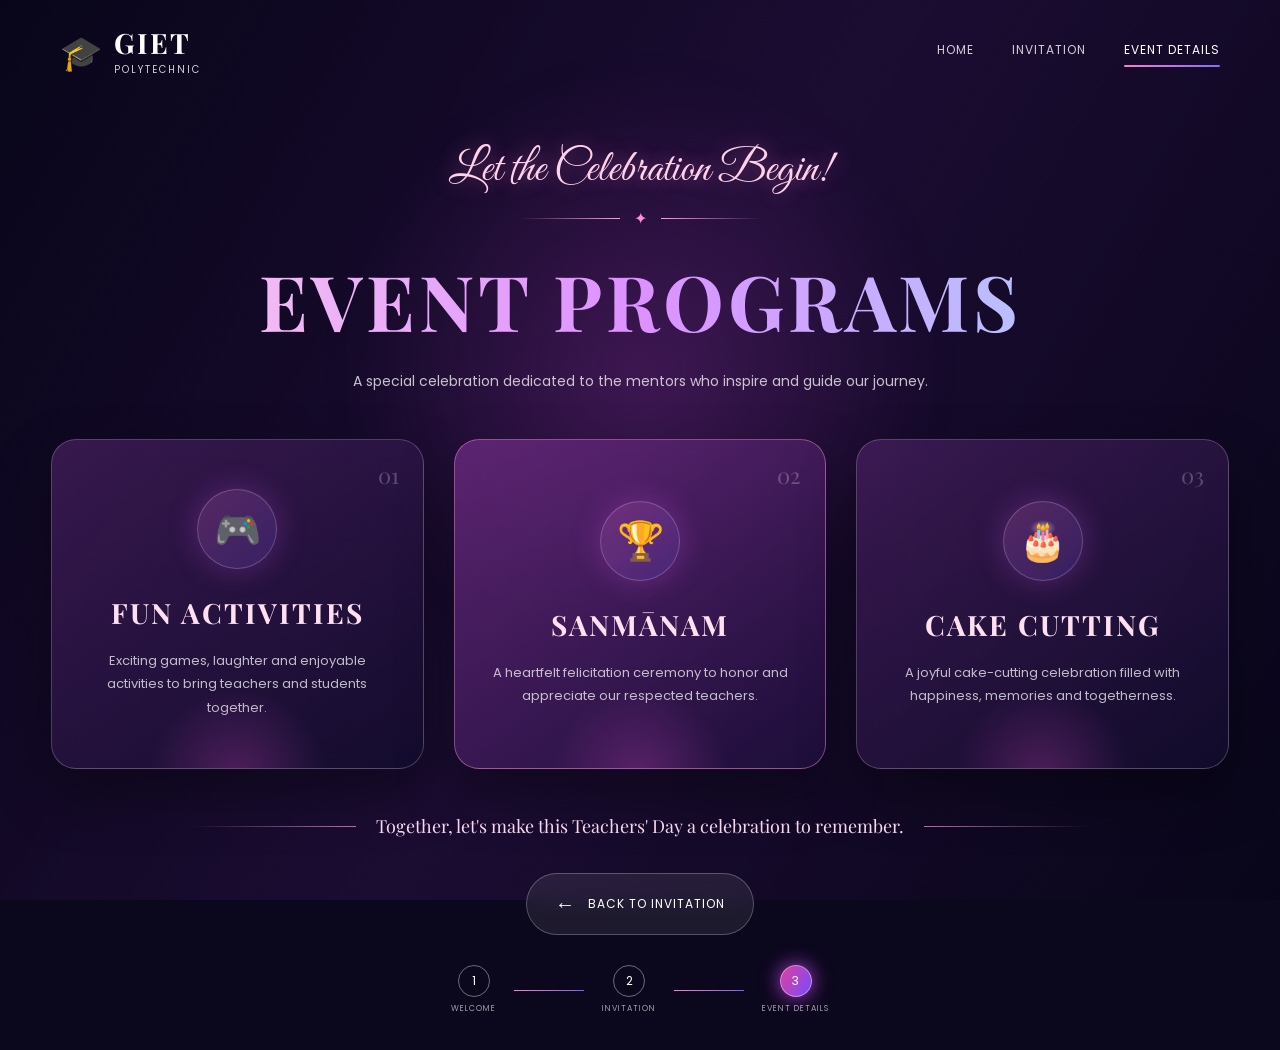
==== event-details/index.html @ 440911f7 "new code" ====
<!DOCTYPE html>
<html lang="en">

<head>

    <meta charset="UTF-8">

    <meta name="viewport" content="width=device-width, initial-scale=1.0">

    <meta name="description"
        content="Teachers' Day Event Programs - GIET Polytechnic">

    <title>Event Details | Teachers' Day | GIET Polytechnic</title>


    <!-- Google Fonts -->

    <link rel="preconnect" href="https://fonts.googleapis.com">

    <link rel="preconnect"
        href="https://fonts.gstatic.com"
        crossorigin>


    <link
        href="https://fonts.googleapis.com/css2?family=Great+Vibes&family=Playfair+Display:wght@400;500;600;700;800&family=Poppins:wght@300;400;500;600;700&display=swap"
        rel="stylesheet">


    <!-- CSS -->

    <link rel="stylesheet"
        href="../assets/css/event-details.css">

</head>


<body>


    <main class="events-page">


        <!-- =====================
             BACKGROUND OVERLAY
        ====================== -->

        <div class="background-glow"></div>


        <!-- =====================
             NAVBAR
        ====================== -->

        <nav class="navbar">


            <a href="../index.html"
                class="brand">


                <div class="brand-icon">

                    🎓

                </div>


                <div class="brand-text">

                    <h2>GIET</h2>

                    <span>POLYTECHNIC</span>

                </div>


            </a>



            <div class="nav-links">


                <a href="../index.html">

                    HOME

                </a>


                <a href="../invitation/index.html">

                    INVITATION

                </a>


                <a href="index.html"
                    class="active">

                    EVENT DETAILS

                </a>


            </div>


        </nav>



        <!-- =====================
             HEADER
        ====================== -->

        <section class="events-header">


            <p class="script-title">

                Let the Celebration Begin!

            </p>


            <div class="header-line">

                <span></span>

                ✦

                <span></span>

            </div>


            <h1>

                EVENT PROGRAMS

            </h1>


            <p>

                A special celebration dedicated to the mentors
                who inspire and guide our journey.

            </p>


        </section>



        <!-- =====================
             EVENT TIMELINE
        ====================== -->

        <section class="events-container">


            <!-- EVENT 1 -->

            <article class="event-card">


                <div class="event-number">

                    01

                </div>


                <div class="event-icon">

                    🎮

                </div>


                <h2>

                    FUN ACTIVITIES

                </h2>


                <p>

                    Exciting games, laughter and enjoyable activities
                    to bring teachers and students together.

                </p>


                <div class="card-glow"></div>


            </article>



            <!-- EVENT 2 -->

            <article class="event-card featured">


                <div class="event-number">

                    02

                </div>


                <div class="event-icon">

                    🏆

                </div>


                <h2>

                    SANMĀNAM

                </h2>


                <p>

                    A heartfelt felicitation ceremony to honor
                    and appreciate our respected teachers.

                </p>


                <div class="card-glow"></div>


            </article>



            <!-- EVENT 3 -->

            <article class="event-card">


                <div class="event-number">

                    03

                </div>


                <div class="event-icon">

                    🎂

                </div>


                <h2>

                    CAKE CUTTING

                </h2>


                <p>

                    A joyful cake-cutting celebration filled with
                    happiness, memories and togetherness.

                </p>


                <div class="card-glow"></div>


            </article>


        </section>



        <!-- =====================
             FOOTER MESSAGE
        ====================== -->

        <section class="celebration-message">


            <div class="message-line"></div>


            <p>

                Together, let's make this Teachers' Day
                a celebration to remember.

            </p>


            <div class="message-line"></div>


        </section>



        <!-- =====================
             BACK BUTTON
        ====================== -->

        <div class="back-section">


            <a href="../invitation/index.html"
                class="back-btn">

                <span>

                    ←

                </span>

                BACK TO INVITATION

            </a>


        </div>



        <!-- =====================
             PAGE PROGRESS
        ====================== -->

        <div class="page-progress">


            <div>

                <span>1</span>

                <small>WELCOME</small>

            </div>


            <div class="progress-line active"></div>


            <div>

                <span>2</span>

                <small>INVITATION</small>

            </div>


            <div class="progress-line active"></div>


            <div class="current">

                <span>3</span>

                <small>EVENT DETAILS</small>

            </div>


        </div>


    </main>


    <script src="../assets/js/main.js"></script>


</body>

</html>
---- assets/css/event-details.css ----
/* ========================================
   RESET
======================================== */

* {
    margin: 0;
    padding: 0;
    box-sizing: border-box;
}


html {
    scroll-behavior: smooth;
}


body {

    font-family: "Poppins", sans-serif;

    background: #0b071d;

    color: white;

    overflow-x: hidden;

}


/* ========================================
   MAIN PAGE
======================================== */

.events-page {

    min-height: 100vh;

    position: relative;

    overflow: hidden;

    padding-bottom: 35px;


    background-image:

        linear-gradient(
            120deg,
            rgba(8, 5, 25, 0.88),
            rgba(35, 15, 60, 0.68),
            rgba(8, 5, 25, 0.88)
        ),

        url("../images/event-details-bg.png");


    background-size: cover;

    background-position: center;

    background-attachment: fixed;

}


/* ========================================
   BACKGROUND GLOW
======================================== */

.background-glow {

    position: absolute;

    width: 600px;

    height: 600px;

    left: 50%;

    top: 35%;

    transform: translate(-50%, -50%);

    background:

        radial-gradient(
            circle,
            rgba(210, 70, 220, 0.2),
            transparent 70%
        );

    filter: blur(25px);

    pointer-events: none;

}


/* ========================================
   NAVBAR
======================================== */

.navbar {

    position: relative;

    z-index: 10;

    width: 100%;

    display: flex;

    align-items: center;

    justify-content: space-between;

    padding: 28px 60px;

}


.brand {

    display: flex;

    align-items: center;

    gap: 12px;

    text-decoration: none;

    color: white;

}


.brand-icon {

    font-size: 34px;

}


.brand-text h2 {

    font-family: "Playfair Display", serif;

    font-size: 28px;

    letter-spacing: 2px;

    line-height: 1;

}


.brand-text span {

    display: block;

    margin-top: 5px;

    font-size: 10px;

    letter-spacing: 2px;

    color: rgba(255,255,255,0.8);

}


/* NAV LINKS */

.nav-links {

    display: flex;

    gap: 38px;

}


.nav-links a {

    position: relative;

    text-decoration: none;

    color: rgba(255,255,255,0.8);

    font-size: 12px;

    letter-spacing: 1px;

    padding-bottom: 8px;

    transition: 0.3s;

}


.nav-links a::after {

    content: "";

    position: absolute;

    left: 0;

    bottom: 0;

    width: 0;

    height: 2px;

    border-radius: 10px;

    background:

        linear-gradient(
            90deg,
            #ff7ec7,
            #806cff
        );

    transition: 0.35s;

}


.nav-links a:hover,

.nav-links a.active {

    color: white;

}


.nav-links a:hover::after,

.nav-links a.active::after {

    width: 100%;

}


/* ========================================
   HEADER
======================================== */

.events-header {

    position: relative;

    z-index: 5;

    text-align: center;

    padding:

        35px
        20px
        30px;

}


.script-title {

    font-family: "Great Vibes", cursive;

    font-size: 45px;

    color: #ffd1eb;

    text-shadow:

        0 0 20px
        rgba(255,130,210,0.45);

}


.header-line {

    display: flex;

    align-items: center;

    justify-content: center;

    gap: 14px;

    color: #ff91d1;

    margin:

        8px
        0
        18px;

}


.header-line span {

    width: 100px;

    height: 1px;

    background:

        linear-gradient(
            90deg,
            transparent,
            #ff9fd7
        );

}


.header-line span:last-child {

    background:

        linear-gradient(
            90deg,
            #ff9fd7,
            transparent
        );

}


.events-header h1 {

    font-family: "Playfair Display", serif;

    font-size:

        clamp(42px, 6vw, 80px);

    letter-spacing: 4px;

    background:

        linear-gradient(
            90deg,
            #ffd5ed,
            #dc91ff,
            #a5dcff
        );

    -webkit-background-clip: text;

    color: transparent;

}


.events-header > p:last-child {

    max-width: 650px;

    margin:

        18px
        auto
        0;

    font-size: 14px;

    line-height: 1.8;

    color: rgba(255,255,255,0.75);

}


/* ========================================
   EVENT CARDS
======================================== */

.events-container {

    position: relative;

    z-index: 5;

    width: min(1200px, 92%);

    margin:

        15px
        auto
        45px;

    display: grid;

    grid-template-columns:

        repeat(3, 1fr);

    gap: 30px;

}


/* EVENT CARD */

.event-card {

    position: relative;

    overflow: hidden;

    min-height: 330px;

    padding:

        35px
        30px;

    border-radius: 25px;

    text-align: center;

    display: flex;

    flex-direction: column;

    align-items: center;

    justify-content: center;


    background:

        linear-gradient(
            145deg,
            rgba(80, 35, 105, 0.62),
            rgba(18, 12, 45, 0.82)
        );


    border:

        1px solid
        rgba(255,255,255,0.22);


    backdrop-filter:

        blur(14px);


    box-shadow:

        0 25px 55px
        rgba(0,0,0,0.35);


    transition:

        transform 0.4s ease,
        border 0.4s ease,
        box-shadow 0.4s ease;


    animation:

        cardFloat
        5s ease-in-out
        infinite;

}


/* DIFFERENT FLOAT TIMING */

.event-card:nth-child(2) {

    animation-delay: 0.6s;

}


.event-card:nth-child(3) {

    animation-delay: 1.2s;

}


/* HOVER */

.event-card:hover {

    transform:

        translateY(-14px)
        scale(1.02);


    border:

        1px solid
        rgba(255,150,220,0.65);


    box-shadow:

        0 35px 70px
        rgba(0,0,0,0.5),

        0 0 35px
        rgba(230,90,255,0.35);

}


/* FEATURED CARD */

.event-card.featured {

    border:

        1px solid
        rgba(255,150,220,0.45);


    background:

        linear-gradient(
            145deg,
            rgba(115,45,135,0.72),
            rgba(30,15,60,0.85)
        );


}


/* EVENT NUMBER */

.event-number {

    position: absolute;

    top: 20px;

    right: 24px;

    font-family: "Playfair Display", serif;

    font-size: 22px;

    color:

        rgba(255,255,255,0.25);

}


/* ICON */

.event-icon {

    width: 80px;

    height: 80px;

    display: flex;

    align-items: center;

    justify-content: center;

    border-radius: 50%;

    font-size: 38px;

    margin-bottom: 25px;


    background:

        linear-gradient(
            135deg,
            rgba(255,120,210,0.2),
            rgba(120,90,255,0.2)
        );


    border:

        1px solid
        rgba(255,255,255,0.2);


    box-shadow:

        0 0 30px
        rgba(230,90,255,0.25);

}


/* EVENT TITLE */

.event-card h2 {

    font-family: "Playfair Display", serif;

    font-size: 28px;

    letter-spacing: 2px;

    color: #ffe0f1;

}


/* EVENT DESCRIPTION */

.event-card p {

    margin-top: 18px;

    max-width: 300px;

    font-size: 13px;

    line-height: 1.8;

    color:

        rgba(255,255,255,0.72);

}


/* CARD GLOW */

.card-glow {

    position: absolute;

    width: 180px;

    height: 180px;

    bottom: -100px;

    left: 50%;

    transform: translateX(-50%);

    border-radius: 50%;

    background:

        radial-gradient(
            circle,
            rgba(230,80,210,0.25),
            transparent 70%
        );

    pointer-events: none;

}


/* ========================================
   CELEBRATION MESSAGE
======================================== */

.celebration-message {

    position: relative;

    z-index: 5;

    display: flex;

    align-items: center;

    justify-content: center;

    gap: 20px;

    width: min(900px, 90%);

    margin:

        0
        auto
        35px;

}


.message-line {

    flex: 1;

    height: 1px;

    background:

        linear-gradient(
            90deg,
            transparent,
            rgba(255,150,220,0.7)
        );

}


.message-line:last-child {

    background:

        linear-gradient(
            90deg,
            rgba(255,150,220,0.7),
            transparent
        );

}


.celebration-message p {

    font-family: "Playfair Display", serif;

    font-size: 18px;

    text-align: center;

    color: #f8d8ee;

}


/* ========================================
   BACK BUTTON
======================================== */

.back-section {

    position: relative;

    z-index: 5;

    display: flex;

    justify-content: center;

}


.back-btn {

    display: inline-flex;

    align-items: center;

    gap: 12px;

    padding:

        15px
        28px;

    border-radius: 50px;

    text-decoration: none;

    color: white;

    font-size: 12px;

    letter-spacing: 1px;

    background:

        rgba(255,255,255,0.08);

    border:

        1px solid
        rgba(255,255,255,0.25);

    backdrop-filter:

        blur(10px);

    transition: 0.35s;

}


.back-btn span {

    font-size: 20px;

    transition: 0.3s;

}


.back-btn:hover {

    background:

        linear-gradient(
            100deg,
            #c8378d,
            #744cff
        );


    transform:

        translateY(-5px);


    box-shadow:

        0 12px 30px
        rgba(200,70,220,0.4);

}


.back-btn:hover span {

    transform:

        translateX(-6px);

}


/* ========================================
   PAGE PROGRESS
======================================== */

.page-progress {

    position: relative;

    z-index: 5;

    display: flex;

    align-items: center;

    justify-content: center;

    gap: 18px;

    margin-top: 30px;

}


.page-progress > div:not(.progress-line) {

    display: flex;

    flex-direction: column;

    align-items: center;

}


.page-progress span {

    width: 32px;

    height: 32px;

    border-radius: 50%;

    display: flex;

    align-items: center;

    justify-content: center;

    border:

        1px solid
        rgba(255,255,255,0.4);

    font-size: 12px;

}


.page-progress small {

    margin-top: 6px;

    font-size: 8px;

    letter-spacing: 1px;

    color:

        rgba(255,255,255,0.6);

}


.page-progress .current span {

    background:

        linear-gradient(
            120deg,
            #e23f9c,
            #744cff
        );

    box-shadow:

        0 0 20px
        rgba(220,80,255,0.8);

}


.progress-line {

    width: 70px;

    height: 1px;

    background:

        rgba(255,255,255,0.3);

}


.progress-line.active {

    background:

        linear-gradient(
            90deg,
            #ff7cc5,
            #7d5cff
        );

}


/* ========================================
   ANIMATIONS
======================================== */

@keyframes cardFloat {

    0%,
    100% {

        transform:
            translateY(0);

    }


    50% {

        transform:
            translateY(-12px);

    }

}


/* ========================================
   RESPONSIVE
======================================== */

@media (max-width: 900px) {

    .navbar {

        padding:

            20px
            30px;

    }


    .events-container {

        grid-template-columns:

            repeat(2, 1fr);

    }


    .event-card.featured {

        grid-column:

            span 2;

    }

}


@media (max-width: 650px) {

    .navbar {

        flex-direction: column;

        gap: 18px;

        padding:

            20px;

    }


    .nav-links {

        gap: 15px;

    }


    .nav-links a {

        font-size: 9px;

    }


    .events-container {

        grid-template-columns:

            1fr;

        gap: 22px;

    }


    .event-card.featured {

        grid-column:

            auto;

    }


    .event-card {

        min-height: 280px;

    }


    .script-title {

        font-size: 38px;

    }


    .celebration-message {

        gap: 10px;

    }


    .celebration-message p {

        font-size: 14px;

    }


    .page-progress {

        gap: 8px;

    }


    .progress-line {

        width: 30px;

    }


    .page-progress small {

        font-size: 6px;

    }

}
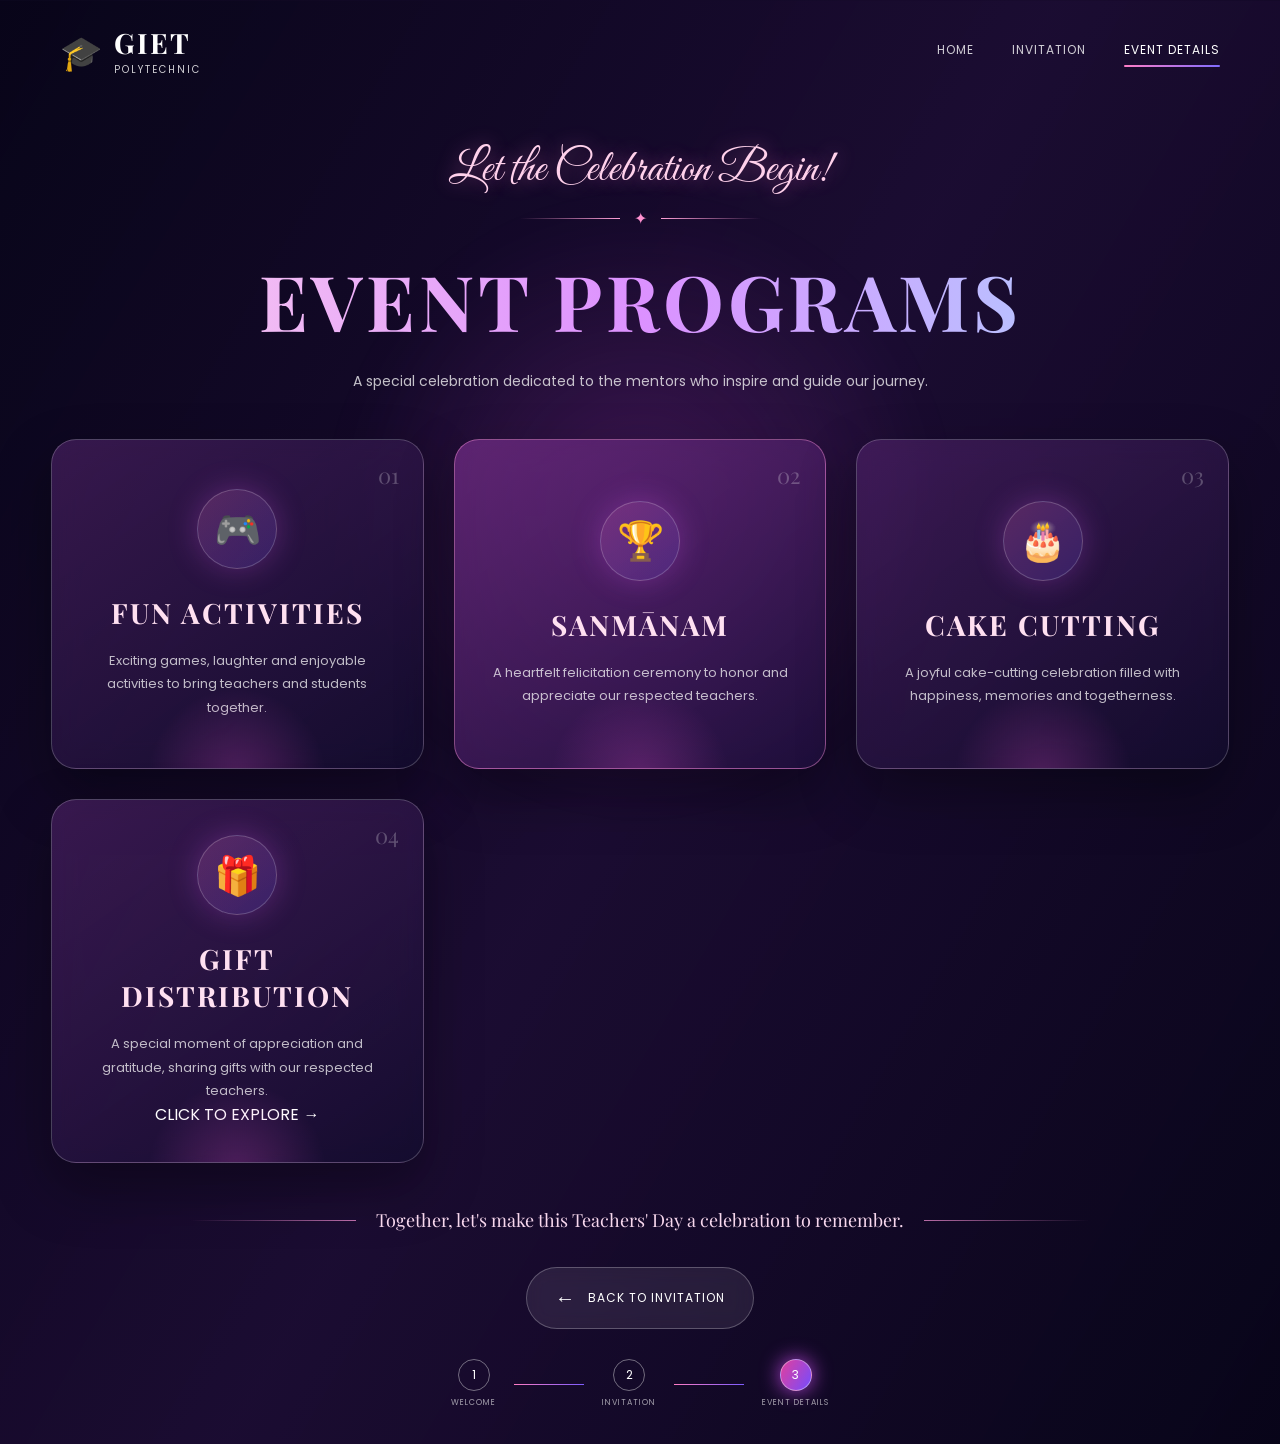
==== commit babf293e: "Add gift distribution event card Added a new event card for gift distribution with details." ====
--- a/event-details/index.html
+++ b/event-details/index.html
@@ -283,7 +283,36 @@
 
             </article>
 
-
+<!-- EVENT 04 -->
+
+<article class="event-card clickable-card"
+    data-modal="giftModal">
+
+    <div class="event-number">
+        04
+    </div>
+
+    <div class="event-icon">
+        🎁
+    </div>
+
+    <h2>
+        GIFT DISTRIBUTION
+    </h2>
+
+    <p>
+        A special moment of appreciation and gratitude,
+        sharing gifts with our respected teachers.
+    </p>
+
+    <div class="click-hint">
+        CLICK TO EXPLORE →
+    </div>
+
+    <div class="card-glow"></div>
+
+</article>
+            
         </section>
 
 
@@ -389,4 +418,4 @@
 
 </body>
 
-</html>+</html>
--- a/assets/css/event-details.css
+++ b/assets/css/event-details.css
@@ -1120,4 +1120,352 @@
 
     }
 
+}
+
+/* =========================================
+   PROFESSIONAL PAGE TRANSITIONS
+========================================= */
+
+/* PAGE ENTER */
+
+body {
+    animation: pageEnter 0.7s ease forwards;
+}
+
+@keyframes pageEnter {
+
+    from {
+        opacity: 0;
+        transform: scale(1.015);
+    }
+
+    to {
+        opacity: 1;
+        transform: scale(1);
+    }
+
+}
+
+
+/* PAGE EXIT */
+
+body.page-exit {
+    animation: pageExit 0.45s ease forwards;
+}
+
+@keyframes pageExit {
+
+    from {
+        opacity: 1;
+        transform: scale(1);
+    }
+
+    to {
+        opacity: 0;
+        transform: scale(0.985);
+    }
+
+}
+
+
+/* =========================================
+   LOADING SCREEN
+========================================= */
+
+.page-loader {
+
+    position: fixed;
+
+    inset: 0;
+
+    z-index: 99999;
+
+    display: flex;
+
+    align-items: center;
+
+    justify-content: center;
+
+    background:
+
+        radial-gradient(
+            circle at center,
+            #2a1045,
+            #10061f 65%,
+            #07030e
+        );
+
+    transition:
+        opacity 0.7s ease,
+        visibility 0.7s ease;
+
+}
+
+
+.loader-hidden {
+
+    opacity: 0;
+
+    visibility: hidden;
+
+    pointer-events: none;
+
+}
+
+
+.loader-content {
+
+    text-align: center;
+
+    animation:
+        loaderAppear 0.8s ease;
+
+}
+
+
+.loader-icon {
+
+    font-size: 55px;
+
+    margin-bottom: 15px;
+
+    animation:
+        loaderFloat 2s ease-in-out infinite;
+
+}
+
+
+.loader-content h2 {
+
+    font-family:
+        "Playfair Display",
+        serif;
+
+    font-size: 32px;
+
+    letter-spacing: 2px;
+
+    color: #ffe0f1;
+
+}
+
+
+.loader-content p {
+
+    margin-top: 8px;
+
+    font-family:
+        "Great Vibes",
+        cursive;
+
+    font-size: 28px;
+
+    color: #ff9ed7;
+
+}
+
+
+/* LOADING LINE */
+
+.loader-line {
+
+    width: 240px;
+
+    height: 3px;
+
+    margin: 25px auto 0;
+
+    overflow: hidden;
+
+    border-radius: 10px;
+
+    background:
+        rgba(255,255,255,0.12);
+
+}
+
+
+.loader-line span {
+
+    display: block;
+
+    width: 40%;
+
+    height: 100%;
+
+    border-radius: inherit;
+
+    background:
+
+        linear-gradient(
+            90deg,
+            #ff5fb7,
+            #b75cff,
+            #69cfff
+        );
+
+    animation:
+        loadingMove 1.3s ease-in-out infinite;
+
+}
+
+
+/* =========================================
+   LOADER ANIMATIONS
+========================================= */
+
+@keyframes loaderFloat {
+
+    0%,
+    100% {
+        transform: translateY(0);
+    }
+
+    50% {
+        transform: translateY(-12px);
+    }
+
+}
+
+
+@keyframes loaderAppear {
+
+    from {
+        opacity: 0;
+        transform: translateY(25px);
+    }
+
+    to {
+        opacity: 1;
+        transform: translateY(0);
+    }
+
+}
+
+
+@keyframes loadingMove {
+
+    0% {
+        transform: translateX(-100%);
+    }
+
+    100% {
+        transform: translateX(350%);
+    }
+
+}
+
+/* SANMANAM AND GIFT POPUPS */
+
+.modal-big-icon {
+
+    font-size: 65px;
+
+    margin-bottom: 10px;
+
+    animation: iconFloat 2s ease-in-out infinite;
+
+}
+
+
+.special-details {
+
+    display: grid;
+
+    grid-template-columns: repeat(3, 1fr);
+
+    gap: 18px;
+
+    margin-top: 35px;
+
+}
+
+
+.detail-item {
+
+    padding: 25px 18px;
+
+    border-radius: 20px;
+
+    background: rgba(255, 255, 255, 0.08);
+
+    border: 1px solid rgba(255, 255, 255, 0.15);
+
+    transition: 0.3s ease;
+
+}
+
+
+.detail-item:hover {
+
+    transform: translateY(-8px);
+
+    background: rgba(220, 80, 180, 0.18);
+
+    box-shadow: 0 15px 30px rgba(0, 0, 0, 0.25);
+
+}
+
+
+.detail-item span {
+
+    display: block;
+
+    font-size: 35px;
+
+    margin-bottom: 12px;
+
+}
+
+
+.detail-item h3 {
+
+    font-family: "Playfair Display", serif;
+
+    font-size: 18px;
+
+    color: #ffd7ed;
+
+    margin-bottom: 10px;
+
+}
+
+
+.detail-item p {
+
+    font-size: 13px;
+
+    line-height: 1.6;
+
+    color: rgba(255, 255, 255, 0.7);
+
+}
+
+
+@keyframes iconFloat {
+
+    0%,
+    100% {
+
+        transform: translateY(0);
+
+    }
+
+    50% {
+
+        transform: translateY(-8px);
+
+    }
+
+}
+
+
+@media (max-width: 650px) {
+
+    .special-details {
+
+        grid-template-columns: 1fr;
+
+    }
+
 }
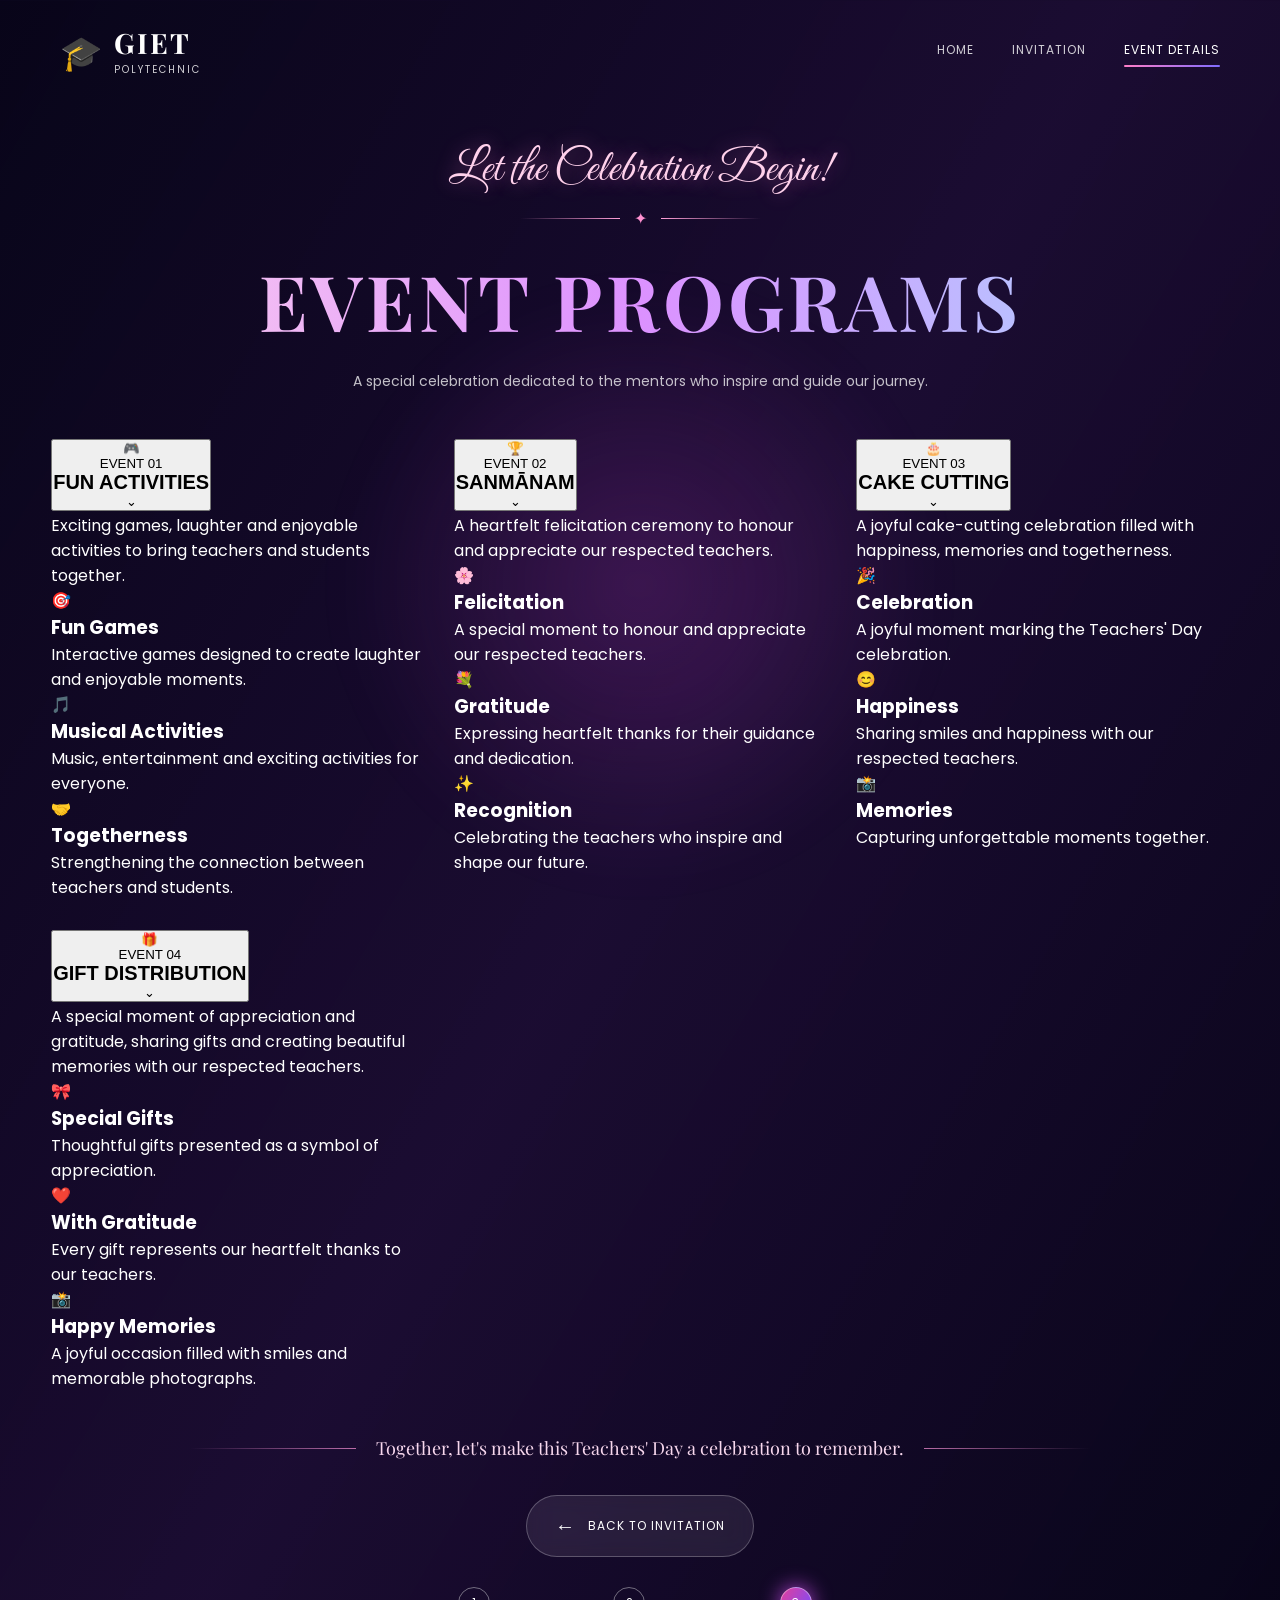
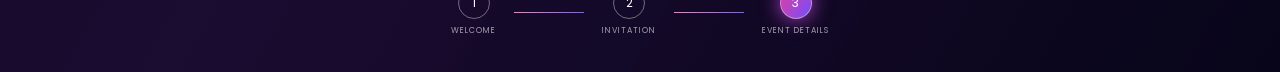
==== commit aacc4d5a: "Update event details and structure in HTML" ====
--- a/event-details/index.html
+++ b/event-details/index.html
@@ -155,166 +155,358 @@
 
 
 
-        <!-- =====================
-             EVENT TIMELINE
-        ====================== -->
-
-        <section class="events-container">
-
-
-            <!-- EVENT 1 -->
-
-            <article class="event-card">
-
-
-                <div class="event-number">
-
-                    01
-
-                </div>
-
-
-                <div class="event-icon">
-
-                    🎮
-
-                </div>
-
-
-                <h2>
-
-                    FUN ACTIVITIES
-
-                </h2>
-
-
-                <p>
-
-                    Exciting games, laughter and enjoyable activities
-                    to bring teachers and students together.
-
-                </p>
-
-
-                <div class="card-glow"></div>
-
-
-            </article>
-
-
-
-            <!-- EVENT 2 -->
-
-            <article class="event-card featured">
-
-
-                <div class="event-number">
-
-                    02
-
-                </div>
-
-
-                <div class="event-icon">
-
-                    🏆
-
-                </div>
-
-
-                <h2>
-
-                    SANMĀNAM
-
-                </h2>
-
-
-                <p>
-
-                    A heartfelt felicitation ceremony to honor
-                    and appreciate our respected teachers.
-
-                </p>
-
-
-                <div class="card-glow"></div>
-
-
-            </article>
-
-
-
-            <!-- EVENT 3 -->
-
-            <article class="event-card">
-
-
-                <div class="event-number">
-
-                    03
-
-                </div>
-
-
-                <div class="event-icon">
-
-                    🎂
-
-                </div>
-
-
-                <h2>
-
-                    CAKE CUTTING
-
-                </h2>
-
-
-                <p>
-
-                    A joyful cake-cutting celebration filled with
-                    happiness, memories and togetherness.
-
-                </p>
-
-
-                <div class="card-glow"></div>
-
-
-            </article>
-
-<!-- EVENT 04 -->
-
-<article class="event-card clickable-card"
-    data-modal="giftModal">
-
-    <div class="event-number">
-        04
+<!-- =====================
+     EVENT PROGRAMS
+===================== -->
+
+<section class="events-container accordion-events">
+
+    <!-- EVENT 1 -->
+
+    <div class="event-accordion">
+
+        <button class="event-trigger">
+
+            <div class="event-trigger-left">
+
+                <span class="event-icon-small">🎮</span>
+
+                <div>
+
+                    <span class="event-number-small">EVENT 01</span>
+
+                    <h2>FUN ACTIVITIES</h2>
+
+                </div>
+
+            </div>
+
+            <span class="accordion-arrow">⌄</span>
+
+        </button>
+
+
+        <div class="event-content">
+
+            <p>
+
+                Exciting games, laughter and enjoyable activities
+                to bring teachers and students together.
+
+            </p>
+
+
+            <div class="event-details-grid">
+
+                <div>
+
+                    🎯
+
+                    <h3>Fun Games</h3>
+
+                    <p>
+                        Interactive games designed to create laughter
+                        and enjoyable moments.
+                    </p>
+
+                </div>
+
+
+                <div>
+
+                    🎵
+
+                    <h3>Musical Activities</h3>
+
+                    <p>
+                        Music, entertainment and exciting activities
+                        for everyone.
+                    </p>
+
+                </div>
+
+
+                <div>
+
+                    🤝
+
+                    <h3>Togetherness</h3>
+
+                    <p>
+                        Strengthening the connection between
+                        teachers and students.
+                    </p>
+
+                </div>
+
+            </div>
+
+        </div>
+
     </div>
 
-    <div class="event-icon">
-        🎁
+
+
+    <!-- EVENT 2 -->
+
+    <div class="event-accordion">
+
+        <button class="event-trigger">
+
+            <div class="event-trigger-left">
+
+                <span class="event-icon-small">🏆</span>
+
+                <div>
+
+                    <span class="event-number-small">EVENT 02</span>
+
+                    <h2>SANMĀNAM</h2>
+
+                </div>
+
+            </div>
+
+            <span class="accordion-arrow">⌄</span>
+
+        </button>
+
+
+        <div class="event-content">
+
+            <p>
+
+                A heartfelt felicitation ceremony to honour
+                and appreciate our respected teachers.
+
+            </p>
+
+
+            <div class="event-details-grid">
+
+                <div>
+
+                    🌸
+
+                    <h3>Felicitation</h3>
+
+                    <p>
+                        A special moment to honour and appreciate
+                        our respected teachers.
+                    </p>
+
+                </div>
+
+
+                <div>
+
+                    💐
+
+                    <h3>Gratitude</h3>
+
+                    <p>
+                        Expressing heartfelt thanks for their
+                        guidance and dedication.
+                    </p>
+
+                </div>
+
+
+                <div>
+
+                    ✨
+
+                    <h3>Recognition</h3>
+
+                    <p>
+                        Celebrating the teachers who inspire
+                        and shape our future.
+                    </p>
+
+                </div>
+
+            </div>
+
+        </div>
+
     </div>
 
-    <h2>
-        GIFT DISTRIBUTION
-    </h2>
-
-    <p>
-        A special moment of appreciation and gratitude,
-        sharing gifts with our respected teachers.
-    </p>
-
-    <div class="click-hint">
-        CLICK TO EXPLORE →
+
+
+    <!-- EVENT 3 -->
+
+    <div class="event-accordion">
+
+        <button class="event-trigger">
+
+            <div class="event-trigger-left">
+
+                <span class="event-icon-small">🎂</span>
+
+                <div>
+
+                    <span class="event-number-small">EVENT 03</span>
+
+                    <h2>CAKE CUTTING</h2>
+
+                </div>
+
+            </div>
+
+            <span class="accordion-arrow">⌄</span>
+
+        </button>
+
+
+        <div class="event-content">
+
+            <p>
+
+                A joyful cake-cutting celebration filled with
+                happiness, memories and togetherness.
+
+            </p>
+
+
+            <div class="event-details-grid">
+
+                <div>
+
+                    🎉
+
+                    <h3>Celebration</h3>
+
+                    <p>
+                        A joyful moment marking the Teachers'
+                        Day celebration.
+                    </p>
+
+                </div>
+
+
+                <div>
+
+                    😊
+
+                    <h3>Happiness</h3>
+
+                    <p>
+                        Sharing smiles and happiness with
+                        our respected teachers.
+                    </p>
+
+                </div>
+
+
+                <div>
+
+                    📸
+
+                    <h3>Memories</h3>
+
+                    <p>
+                        Capturing unforgettable moments
+                        together.
+                    </p>
+
+                </div>
+
+            </div>
+
+        </div>
+
     </div>
 
-    <div class="card-glow"></div>
-
-</article>
-            
-        </section>
-
+
+
+    <!-- EVENT 4 -->
+
+    <div class="event-accordion">
+
+        <button class="event-trigger">
+
+            <div class="event-trigger-left">
+
+                <span class="event-icon-small">🎁</span>
+
+                <div>
+
+                    <span class="event-number-small">EVENT 04</span>
+
+                    <h2>GIFT DISTRIBUTION</h2>
+
+                </div>
+
+            </div>
+
+            <span class="accordion-arrow">⌄</span>
+
+        </button>
+
+
+        <div class="event-content">
+
+            <p>
+
+                A special moment of appreciation and gratitude,
+                sharing gifts and creating beautiful memories
+                with our respected teachers.
+
+            </p>
+
+
+            <div class="event-details-grid">
+
+                <div>
+
+                    🎀
+
+                    <h3>Special Gifts</h3>
+
+                    <p>
+                        Thoughtful gifts presented as a symbol
+                        of appreciation.
+                    </p>
+
+                </div>
+
+
+                <div>
+
+                    ❤️
+
+                    <h3>With Gratitude</h3>
+
+                    <p>
+                        Every gift represents our heartfelt
+                        thanks to our teachers.
+                    </p>
+
+                </div>
+
+
+                <div>
+
+                    📸
+
+                    <h3>Happy Memories</h3>
+
+                    <p>
+                        A joyful occasion filled with smiles
+                        and memorable photographs.
+                    </p>
+
+                </div>
+
+            </div>
+
+        </div>
+
+    </div>
+
+
+</section>
+        
 
 
         <!-- =====================
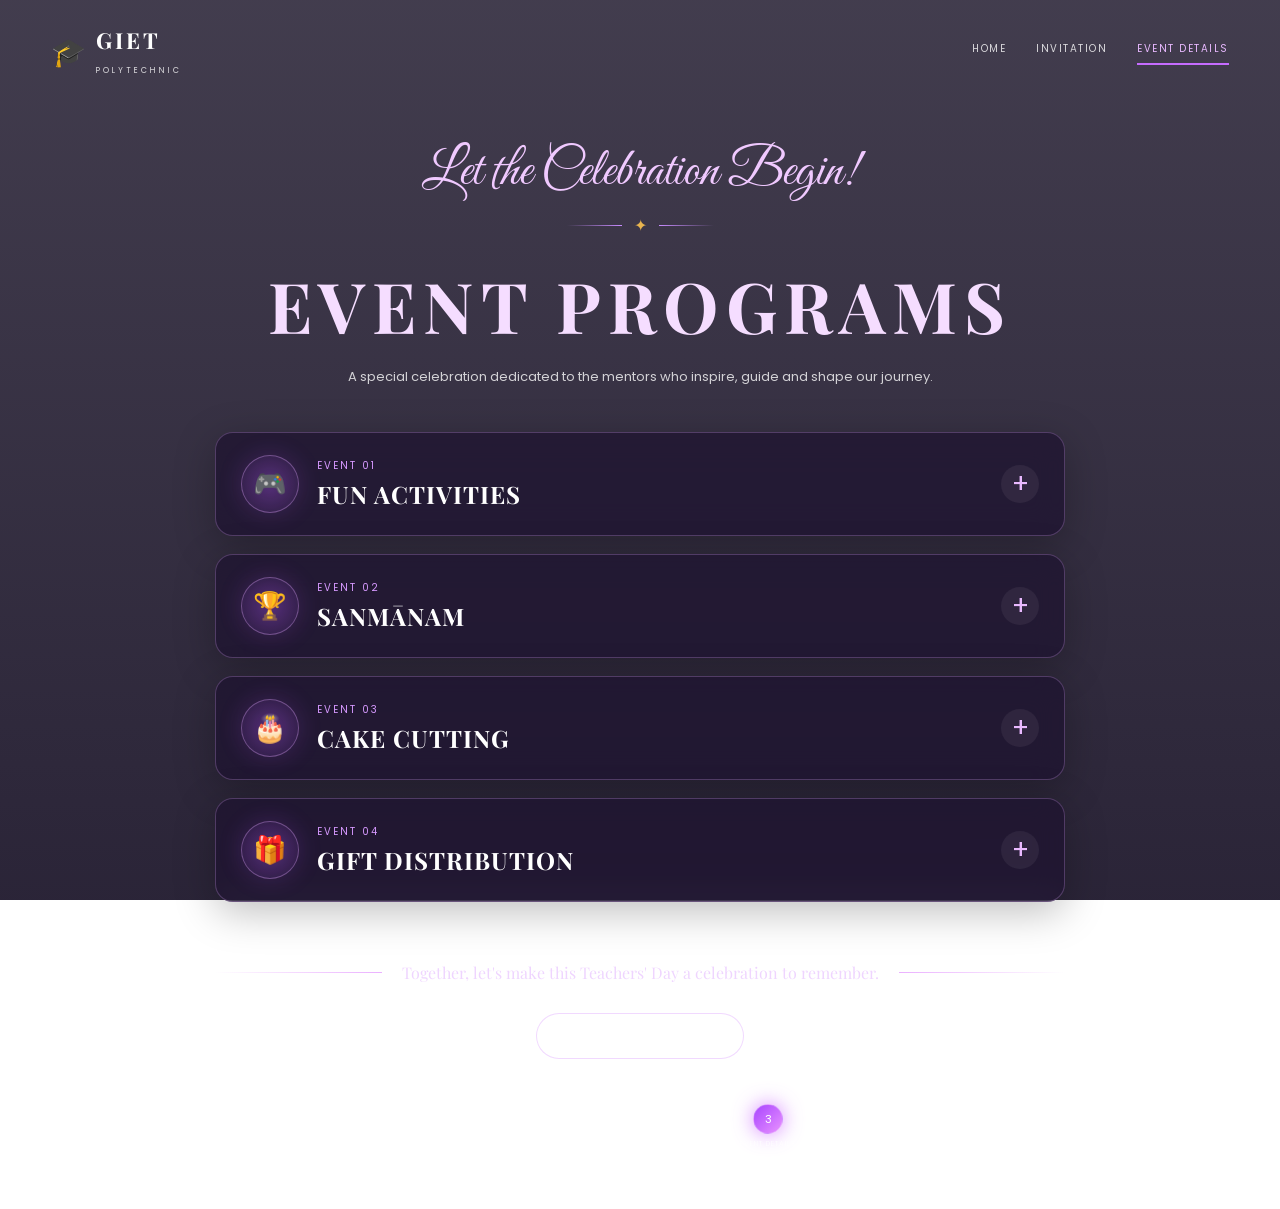
==== commit cc82f5b4: "h" ====
--- a/event-details/index.html
+++ b/event-details/index.html
@@ -2,7 +2,6 @@
 <html lang="en">
 
 <head>
-
     <meta charset="UTF-8">
 
     <meta name="viewport" content="width=device-width, initial-scale=1.0">
@@ -12,23 +11,18 @@
 
     <title>Event Details | Teachers' Day | GIET Polytechnic</title>
 
-
     <!-- Google Fonts -->
-
     <link rel="preconnect" href="https://fonts.googleapis.com">
 
     <link rel="preconnect"
         href="https://fonts.gstatic.com"
         crossorigin>
 
-
     <link
         href="https://fonts.googleapis.com/css2?family=Great+Vibes&family=Playfair+Display:wght@400;500;600;700;800&family=Poppins:wght@300;400;500;600;700&display=swap"
         rel="stylesheet">
 
-
     <!-- CSS -->
-
     <link rel="stylesheet"
         href="../assets/css/event-details.css">
 
@@ -37,91 +31,51 @@
 
 <body>
 
-
     <main class="events-page">
 
-
-        <!-- =====================
-             BACKGROUND OVERLAY
-        ====================== -->
-
-        <div class="background-glow"></div>
-
-
-        <!-- =====================
-             NAVBAR
-        ====================== -->
+        <!-- NAVBAR -->
 
         <nav class="navbar">
 
-
-            <a href="../index.html"
-                class="brand">
-
+            <a href="../index.html" class="brand">
 
                 <div class="brand-icon">
-
                     🎓
-
                 </div>
 
-
                 <div class="brand-text">
-
                     <h2>GIET</h2>
-
                     <span>POLYTECHNIC</span>
-
                 </div>
 
-
             </a>
 
 
-
             <div class="nav-links">
 
-
                 <a href="../index.html">
-
                     HOME
-
                 </a>
 
-
                 <a href="../invitation/index.html">
-
                     INVITATION
-
                 </a>
 
-
-                <a href="index.html"
-                    class="active">
-
+                <a href="index.html" class="active">
                     EVENT DETAILS
-
                 </a>
 
-
             </div>
 
-
         </nav>
 
 
-
-        <!-- =====================
-             HEADER
-        ====================== -->
+        <!-- HEADER -->
 
         <section class="events-header">
 
-
             <p class="script-title">
-
                 Let the Celebration Begin!
-
             </p>
 
 
@@ -137,477 +91,490 @@
 
 
             <h1>
-
                 EVENT PROGRAMS
-
             </h1>
 
 
+            <p class="header-description">
+
+                A special celebration dedicated to the mentors
+                who inspire, guide and shape our journey.
+
+            </p>
+
+        </section>
+
+
+        <!-- EVENTS ACCORDION -->
+
+        <section class="events-container">
+
+
+            <!-- EVENT 1 -->
+
+            <article class="event-item">
+
+                <button class="event-toggle">
+
+                    <div class="event-left">
+
+                        <div class="event-icon">
+                            🎮
+                        </div>
+
+                        <div>
+
+                            <span class="event-number">
+                                EVENT 01
+                            </span>
+
+                            <h2>
+                                FUN ACTIVITIES
+                            </h2>
+
+                        </div>
+
+                    </div>
+
+                    <span class="arrow">
+                        +
+                    </span>
+
+                </button>
+
+
+                <div class="event-content">
+
+                    <p class="event-intro">
+
+                        Exciting games, laughter and enjoyable activities
+                        designed to bring teachers and students together.
+
+                    </p>
+
+
+                    <div class="details-grid">
+
+                        <div class="detail-card">
+
+                            <span>🎯</span>
+
+                            <h3>Fun Games</h3>
+
+                            <p>
+                                Interactive and enjoyable games
+                                filled with laughter and excitement.
+                            </p>
+
+                        </div>
+
+
+                        <div class="detail-card">
+
+                            <span>🎵</span>
+
+                            <h3>Entertainment</h3>
+
+                            <p>
+                                Music and entertaining activities
+                                for everyone to enjoy together.
+                            </p>
+
+                        </div>
+
+
+                        <div class="detail-card">
+
+                            <span>🤝</span>
+
+                            <h3>Togetherness</h3>
+
+                            <p>
+                                Strengthening the connection between
+                                teachers and students.
+                            </p>
+
+                        </div>
+
+                    </div>
+
+                </div>
+
+            </article>
+
+
+            <!-- EVENT 2 -->
+
+            <article class="event-item">
+
+                <button class="event-toggle">
+
+                    <div class="event-left">
+
+                        <div class="event-icon">
+                            🏆
+                        </div>
+
+                        <div>
+
+                            <span class="event-number">
+                                EVENT 02
+                            </span>
+
+                            <h2>
+                                SANMĀNAM
+                            </h2>
+
+                        </div>
+
+                    </div>
+
+                    <span class="arrow">
+                        +
+                    </span>
+
+                </button>
+
+
+                <div class="event-content">
+
+                    <p class="event-intro">
+
+                        A heartfelt felicitation ceremony to honour
+                        and appreciate our respected teachers.
+
+                    </p>
+
+
+                    <div class="details-grid">
+
+                        <div class="detail-card">
+
+                            <span>🌸</span>
+
+                            <h3>Felicitation</h3>
+
+                            <p>
+                                A special moment to honour and
+                                appreciate our respected teachers.
+                            </p>
+
+                        </div>
+
+
+                        <div class="detail-card">
+
+                            <span>💐</span>
+
+                            <h3>Gratitude</h3>
+
+                            <p>
+                                Expressing heartfelt thanks for their
+                                guidance and dedication.
+                            </p>
+
+                        </div>
+
+
+                        <div class="detail-card">
+
+                            <span>✨</span>
+
+                            <h3>Recognition</h3>
+
+                            <p>
+                                Celebrating the teachers who inspire
+                                and shape our future.
+                            </p>
+
+                        </div>
+
+                    </div>
+
+                </div>
+
+            </article>
+
+
+            <!-- EVENT 3 -->
+
+            <article class="event-item">
+
+                <button class="event-toggle">
+
+                    <div class="event-left">
+
+                        <div class="event-icon">
+                            🎂
+                        </div>
+
+                        <div>
+
+                            <span class="event-number">
+                                EVENT 03
+                            </span>
+
+                            <h2>
+                                CAKE CUTTING
+                            </h2>
+
+                        </div>
+
+                    </div>
+
+                    <span class="arrow">
+                        +
+                    </span>
+
+                </button>
+
+
+                <div class="event-content">
+
+                    <p class="event-intro">
+
+                        A joyful cake-cutting celebration filled with
+                        happiness, memories and togetherness.
+
+                    </p>
+
+
+                    <div class="details-grid">
+
+                        <div class="detail-card">
+
+                            <span>🎉</span>
+
+                            <h3>Celebration</h3>
+
+                            <p>
+                                A joyful moment marking our special
+                                Teachers' Day celebration.
+                            </p>
+
+                        </div>
+
+
+                        <div class="detail-card">
+
+                            <span>😊</span>
+
+                            <h3>Happiness</h3>
+
+                            <p>
+                                Sharing smiles, happiness and joyful
+                                moments with our teachers.
+                            </p>
+
+                        </div>
+
+
+                        <div class="detail-card">
+
+                            <span>📸</span>
+
+                            <h3>Memories</h3>
+
+                            <p>
+                                Capturing unforgettable moments
+                                together for the future.
+                            </p>
+
+                        </div>
+
+                    </div>
+
+                </div>
+
+            </article>
+
+
+            <!-- EVENT 4 -->
+
+            <article class="event-item">
+
+                <button class="event-toggle">
+
+                    <div class="event-left">
+
+                        <div class="event-icon">
+                            🎁
+                        </div>
+
+                        <div>
+
+                            <span class="event-number">
+                                EVENT 04
+                            </span>
+
+                            <h2>
+                                GIFT DISTRIBUTION
+                            </h2>
+
+                        </div>
+
+                    </div>
+
+                    <span class="arrow">
+                        +
+                    </span>
+
+                </button>
+
+
+                <div class="event-content">
+
+                    <p class="event-intro">
+
+                        A special moment of appreciation and gratitude,
+                        sharing thoughtful gifts with our respected teachers.
+
+                    </p>
+
+
+                    <div class="details-grid">
+
+                        <div class="detail-card">
+
+                            <span>🎀</span>
+
+                            <h3>Special Gifts</h3>
+
+                            <p>
+                                Thoughtful gifts presented as symbols
+                                of appreciation and respect.
+                            </p>
+
+                        </div>
+
+
+                        <div class="detail-card">
+
+                            <span>❤️</span>
+
+                            <h3>With Gratitude</h3>
+
+                            <p>
+                                Every gift represents our heartfelt
+                                thanks to our teachers.
+                            </p>
+
+                        </div>
+
+
+                        <div class="detail-card">
+
+                            <span>📸</span>
+
+                            <h3>Happy Memories</h3>
+
+                            <p>
+                                A joyful occasion filled with smiles,
+                                photographs and memories.
+                            </p>
+
+                        </div>
+
+                    </div>
+
+                </div>
+
+            </article>
+
+
+        </section>
+
+
+        <!-- FOOTER MESSAGE -->
+
+        <section class="celebration-message">
+
+            <div></div>
+
             <p>
-
-                A special celebration dedicated to the mentors
-                who inspire and guide our journey.
-
-            </p>
-
-
-        </section>
-
-
-
-<!-- =====================
-     EVENT PROGRAMS
-===================== -->
-
-<section class="events-container accordion-events">
-
-    <!-- EVENT 1 -->
-
-    <div class="event-accordion">
-
-        <button class="event-trigger">
-
-            <div class="event-trigger-left">
-
-                <span class="event-icon-small">🎮</span>
-
-                <div>
-
-                    <span class="event-number-small">EVENT 01</span>
-
-                    <h2>FUN ACTIVITIES</h2>
-
-                </div>
-
-            </div>
-
-            <span class="accordion-arrow">⌄</span>
-
-        </button>
-
-
-        <div class="event-content">
-
-            <p>
-
-                Exciting games, laughter and enjoyable activities
-                to bring teachers and students together.
-
-            </p>
-
-
-            <div class="event-details-grid">
-
-                <div>
-
-                    🎯
-
-                    <h3>Fun Games</h3>
-
-                    <p>
-                        Interactive games designed to create laughter
-                        and enjoyable moments.
-                    </p>
-
-                </div>
-
-
-                <div>
-
-                    🎵
-
-                    <h3>Musical Activities</h3>
-
-                    <p>
-                        Music, entertainment and exciting activities
-                        for everyone.
-                    </p>
-
-                </div>
-
-
-                <div>
-
-                    🤝
-
-                    <h3>Togetherness</h3>
-
-                    <p>
-                        Strengthening the connection between
-                        teachers and students.
-                    </p>
-
-                </div>
-
-            </div>
-
-        </div>
-
-    </div>
-
-
-
-    <!-- EVENT 2 -->
-
-    <div class="event-accordion">
-
-        <button class="event-trigger">
-
-            <div class="event-trigger-left">
-
-                <span class="event-icon-small">🏆</span>
-
-                <div>
-
-                    <span class="event-number-small">EVENT 02</span>
-
-                    <h2>SANMĀNAM</h2>
-
-                </div>
-
-            </div>
-
-            <span class="accordion-arrow">⌄</span>
-
-        </button>
-
-
-        <div class="event-content">
-
-            <p>
-
-                A heartfelt felicitation ceremony to honour
-                and appreciate our respected teachers.
-
-            </p>
-
-
-            <div class="event-details-grid">
-
-                <div>
-
-                    🌸
-
-                    <h3>Felicitation</h3>
-
-                    <p>
-                        A special moment to honour and appreciate
-                        our respected teachers.
-                    </p>
-
-                </div>
-
-
-                <div>
-
-                    💐
-
-                    <h3>Gratitude</h3>
-
-                    <p>
-                        Expressing heartfelt thanks for their
-                        guidance and dedication.
-                    </p>
-
-                </div>
-
-
-                <div>
-
-                    ✨
-
-                    <h3>Recognition</h3>
-
-                    <p>
-                        Celebrating the teachers who inspire
-                        and shape our future.
-                    </p>
-
-                </div>
-
-            </div>
-
-        </div>
-
-    </div>
-
-
-
-    <!-- EVENT 3 -->
-
-    <div class="event-accordion">
-
-        <button class="event-trigger">
-
-            <div class="event-trigger-left">
-
-                <span class="event-icon-small">🎂</span>
-
-                <div>
-
-                    <span class="event-number-small">EVENT 03</span>
-
-                    <h2>CAKE CUTTING</h2>
-
-                </div>
-
-            </div>
-
-            <span class="accordion-arrow">⌄</span>
-
-        </button>
-
-
-        <div class="event-content">
-
-            <p>
-
-                A joyful cake-cutting celebration filled with
-                happiness, memories and togetherness.
-
-            </p>
-
-
-            <div class="event-details-grid">
-
-                <div>
-
-                    🎉
-
-                    <h3>Celebration</h3>
-
-                    <p>
-                        A joyful moment marking the Teachers'
-                        Day celebration.
-                    </p>
-
-                </div>
-
-
-                <div>
-
-                    😊
-
-                    <h3>Happiness</h3>
-
-                    <p>
-                        Sharing smiles and happiness with
-                        our respected teachers.
-                    </p>
-
-                </div>
-
-
-                <div>
-
-                    📸
-
-                    <h3>Memories</h3>
-
-                    <p>
-                        Capturing unforgettable moments
-                        together.
-                    </p>
-
-                </div>
-
-            </div>
-
-        </div>
-
-    </div>
-
-
-
-    <!-- EVENT 4 -->
-
-    <div class="event-accordion">
-
-        <button class="event-trigger">
-
-            <div class="event-trigger-left">
-
-                <span class="event-icon-small">🎁</span>
-
-                <div>
-
-                    <span class="event-number-small">EVENT 04</span>
-
-                    <h2>GIFT DISTRIBUTION</h2>
-
-                </div>
-
-            </div>
-
-            <span class="accordion-arrow">⌄</span>
-
-        </button>
-
-
-        <div class="event-content">
-
-            <p>
-
-                A special moment of appreciation and gratitude,
-                sharing gifts and creating beautiful memories
-                with our respected teachers.
-
-            </p>
-
-
-            <div class="event-details-grid">
-
-                <div>
-
-                    🎀
-
-                    <h3>Special Gifts</h3>
-
-                    <p>
-                        Thoughtful gifts presented as a symbol
-                        of appreciation.
-                    </p>
-
-                </div>
-
-
-                <div>
-
-                    ❤️
-
-                    <h3>With Gratitude</h3>
-
-                    <p>
-                        Every gift represents our heartfelt
-                        thanks to our teachers.
-                    </p>
-
-                </div>
-
-
-                <div>
-
-                    📸
-
-                    <h3>Happy Memories</h3>
-
-                    <p>
-                        A joyful occasion filled with smiles
-                        and memorable photographs.
-                    </p>
-
-                </div>
-
-            </div>
-
-        </div>
-
-    </div>
-
-
-</section>
-        
-
-
-        <!-- =====================
-             FOOTER MESSAGE
-        ====================== -->
-
-        <section class="celebration-message">
-
-
-            <div class="message-line"></div>
-
-
-            <p>
-
                 Together, let's make this Teachers' Day
                 a celebration to remember.
-
             </p>
 
-
-            <div class="message-line"></div>
-
+            <div></div>
 
         </section>
 
 
-
-        <!-- =====================
-             BACK BUTTON
-        ====================== -->
+        <!-- BACK BUTTON -->
 
         <div class="back-section">
-
 
             <a href="../invitation/index.html"
                 class="back-btn">
 
-                <span>
-
-                    ←
-
-                </span>
-
-                BACK TO INVITATION
+                ← &nbsp; BACK TO INVITATION
 
             </a>
 
-
         </div>
 
 
-
-        <!-- =====================
-             PAGE PROGRESS
-        ====================== -->
+        <!-- PROGRESS -->
 
         <div class="page-progress">
 
-
             <div>
-
                 <span>1</span>
-
                 <small>WELCOME</small>
-
             </div>
 
-
-            <div class="progress-line active"></div>
-
+            <div class="progress-line"></div>
 
             <div>
-
                 <span>2</span>
-
                 <small>INVITATION</small>
-
             </div>
 
-
-            <div class="progress-line active"></div>
-
+            <div class="progress-line"></div>
 
             <div class="current">
-
                 <span>3</span>
-
                 <small>EVENT DETAILS</small>
-
             </div>
 
-
         </div>
 
 
     </main>
 
 
-    <script src="../assets/js/main.js"></script>
+    <!-- JAVASCRIPT -->
+
+    <script>
+
+        const eventButtons = document.querySelectorAll(".event-toggle");
+
+        eventButtons.forEach(button => {
+
+            button.addEventListener("click", function () {
+
+                const currentItem = this.parentElement;
+
+                document.querySelectorAll(".event-item").forEach(item => {
+
+                    if (item !== currentItem) {
+
+                        item.classList.remove("active");
+
+                    }
+
+                });
+
+                currentItem.classList.toggle("active");
+
+            });
+
+        });
+
+    </script>
 
 
 </body>
 
-</html>
+</html>
--- a/assets/css/event-details.css
+++ b/assets/css/event-details.css
@@ -1,6 +1,6 @@
-/* ========================================
+/* =====================================================
    RESET
-======================================== */
+===================================================== */
 
 * {
     margin: 0;
@@ -16,1072 +16,859 @@
 
 body {
 
+    min-height: 100vh;
+
     font-family: "Poppins", sans-serif;
 
-    background: #0b071d;
+    color: #ffffff;
+
+    background:
+        linear-gradient(
+            rgba(13, 6, 28, 0.78),
+            rgba(13, 6, 28, 0.88)
+        ),
+        url("../images/events-bg.png");
+
+    background-size: cover;
+
+    background-position: center center;
+
+    background-repeat: no-repeat;
+
+    background-attachment: fixed;
+
+}
+
+
+/* =====================================================
+   MAIN PAGE
+===================================================== */
+
+.events-page {
+
+    min-height: 100vh;
+
+    padding-bottom: 60px;
+
+}
+
+
+/* =====================================================
+   NAVBAR
+===================================================== */
+
+.navbar {
+
+    width: min(1180px, 92%);
+
+    margin: auto;
+
+    padding: 25px 0;
+
+    display: flex;
+
+    align-items: center;
+
+    justify-content: space-between;
+
+}
+
+
+.brand {
+
+    display: flex;
+
+    align-items: center;
+
+    gap: 10px;
+
+    text-decoration: none;
 
     color: white;
 
-    overflow-x: hidden;
-
-}
-
-
-/* ========================================
-   MAIN PAGE
-======================================== */
-
-.events-page {
-
-    min-height: 100vh;
-
-    position: relative;
+}
+
+
+.brand-icon {
+
+    font-size: 28px;
+
+}
+
+
+.brand-text h2 {
+
+    font-family: "Playfair Display", serif;
+
+    font-size: 22px;
+
+    letter-spacing: 3px;
+
+}
+
+
+.brand-text span {
+
+    font-size: 8px;
+
+    letter-spacing: 3px;
+
+    opacity: 0.8;
+
+}
+
+
+.nav-links {
+
+    display: flex;
+
+    gap: 30px;
+
+}
+
+
+.nav-links a {
+
+    color: rgba(255,255,255,0.8);
+
+    text-decoration: none;
+
+    font-size: 10px;
+
+    letter-spacing: 1.5px;
+
+    transition: 0.3s;
+
+}
+
+
+.nav-links a:hover {
+
+    color: #e7b8ff;
+
+}
+
+
+.nav-links .active {
+
+    color: #e8b9ff;
+
+    border-bottom: 2px solid #c66cff;
+
+    padding-bottom: 6px;
+
+}
+
+
+/* =====================================================
+   HEADER
+===================================================== */
+
+.events-header {
+
+    text-align: center;
+
+    padding: 35px 20px 45px;
+
+}
+
+
+.script-title {
+
+    font-family: "Great Vibes", cursive;
+
+    font-size: 52px;
+
+    color: #f0c9ff;
+
+}
+
+
+.header-line {
+
+    display: flex;
+
+    justify-content: center;
+
+    align-items: center;
+
+    gap: 12px;
+
+    margin: 8px 0 20px;
+
+    color: #e8b44f;
+
+}
+
+
+.header-line span {
+
+    width: 55px;
+
+    height: 1px;
+
+    background: linear-gradient(
+        to right,
+        transparent,
+        #c88cff
+    );
+
+}
+
+
+.header-line span:last-child {
+
+    background: linear-gradient(
+        to left,
+        transparent,
+        #c88cff
+    );
+
+}
+
+
+.events-header h1 {
+
+    font-family: "Playfair Display", serif;
+
+    font-size: clamp(42px, 6vw, 70px);
+
+    letter-spacing: 7px;
+
+    color: #f5ddff;
+
+}
+
+
+.header-description {
+
+    margin-top: 15px;
+
+    font-size: 13px;
+
+    color: rgba(255,255,255,0.78);
+
+}
+
+
+/* =====================================================
+   EVENTS CONTAINER
+===================================================== */
+
+.events-container {
+
+    width: min(850px, 92%);
+
+    margin: auto;
+
+    display: flex;
+
+    flex-direction: column;
+
+    gap: 18px;
+
+}
+
+
+/* =====================================================
+   EVENT ITEM
+===================================================== */
+
+.event-item {
+
+    border: 1px solid rgba(221, 169, 255, 0.25);
+
+    border-radius: 18px;
 
     overflow: hidden;
 
-    padding-bottom: 35px;
-
-
-    background-image:
-
-        linear-gradient(
-            120deg,
-            rgba(8, 5, 25, 0.88),
-            rgba(35, 15, 60, 0.68),
-            rgba(8, 5, 25, 0.88)
-        ),
-
-        url("../images/event-details-bg.png");
-
-
-    background-size: cover;
-
-    background-position: center;
-
-    background-attachment: fixed;
-
-}
-
-
-/* ========================================
-   BACKGROUND GLOW
-======================================== */
-
-.background-glow {
-
-    position: absolute;
-
-    width: 600px;
-
-    height: 600px;
-
-    left: 50%;
-
-    top: 35%;
-
-    transform: translate(-50%, -50%);
+    background: rgba(30, 18, 48, 0.72);
+
+    backdrop-filter: blur(15px);
+
+    box-shadow:
+        0 10px 40px rgba(0,0,0,0.25);
+
+    transition: 0.35s;
+
+}
+
+
+.event-item:hover {
+
+    border-color: rgba(221, 169, 255, 0.55);
+
+    transform: translateY(-2px);
+
+}
+
+
+/* =====================================================
+   EVENT BUTTON
+===================================================== */
+
+.event-toggle {
+
+    width: 100%;
+
+    border: none;
+
+    background: transparent;
+
+    color: white;
+
+    padding: 22px 25px;
+
+    cursor: pointer;
+
+    display: flex;
+
+    align-items: center;
+
+    justify-content: space-between;
+
+    text-align: left;
+
+    font-family: inherit;
+
+}
+
+
+.event-left {
+
+    display: flex;
+
+    align-items: center;
+
+    gap: 18px;
+
+}
+
+
+.event-icon {
+
+    width: 58px;
+
+    height: 58px;
+
+    display: grid;
+
+    place-items: center;
+
+    font-size: 27px;
+
+    border-radius: 50%;
 
     background:
-
         radial-gradient(
             circle,
-            rgba(210, 70, 220, 0.2),
-            transparent 70%
+            rgba(183, 88, 255, 0.35),
+            rgba(183, 88, 255, 0.05)
         );
 
-    filter: blur(25px);
-
-    pointer-events: none;
-
-}
-
-
-/* ========================================
-   NAVBAR
-======================================== */
-
-.navbar {
-
-    position: relative;
-
-    z-index: 10;
-
-    width: 100%;
+    border: 1px solid rgba(226, 168, 255, 0.35);
+
+    box-shadow:
+        0 0 25px rgba(181, 81, 255, 0.18);
+
+}
+
+
+.event-number {
+
+    display: block;
+
+    color: #d79aff;
+
+    font-size: 10px;
+
+    letter-spacing: 2px;
+
+    margin-bottom: 4px;
+
+}
+
+
+.event-toggle h2 {
+
+    font-family: "Playfair Display", serif;
+
+    font-size: 24px;
+
+    letter-spacing: 1px;
+
+}
+
+
+.arrow {
+
+    width: 38px;
+
+    height: 38px;
+
+    display: grid;
+
+    place-items: center;
+
+    border-radius: 50%;
+
+    font-size: 26px;
+
+    color: #e9b9ff;
+
+    background: rgba(255,255,255,0.06);
+
+    transition: 0.35s;
+
+}
+
+
+.event-item.active .arrow {
+
+    transform: rotate(45deg);
+
+    background: rgba(194, 90, 255, 0.3);
+
+}
+
+
+/* =====================================================
+   DROPDOWN CONTENT
+===================================================== */
+
+.event-content {
+
+    max-height: 0;
+
+    overflow: hidden;
+
+    opacity: 0;
+
+    transition:
+        max-height 0.6s ease,
+        opacity 0.4s ease;
+
+}
+
+
+.event-item.active .event-content {
+
+    max-height: 700px;
+
+    opacity: 1;
+
+}
+
+
+.event-intro {
+
+    padding:
+
+        0 28px 20px;
+
+    color: rgba(255,255,255,0.8);
+
+    font-size: 13px;
+
+    line-height: 1.8;
+
+}
+
+
+/* =====================================================
+   DETAILS GRID
+===================================================== */
+
+.details-grid {
+
+    padding: 0 25px 28px;
+
+    display: grid;
+
+    grid-template-columns: repeat(3, 1fr);
+
+    gap: 15px;
+
+}
+
+
+.detail-card {
+
+    padding: 20px;
+
+    border-radius: 14px;
+
+    background: rgba(255,255,255,0.055);
+
+    border: 1px solid rgba(255,255,255,0.1);
+
+    transition: 0.3s;
+
+}
+
+
+.detail-card:hover {
+
+    transform: translateY(-5px);
+
+    background: rgba(176, 87, 255, 0.13);
+
+    border-color: rgba(219, 153, 255, 0.45);
+
+}
+
+
+.detail-card span {
+
+    display: block;
+
+    font-size: 23px;
+
+    margin-bottom: 10px;
+
+}
+
+
+.detail-card h3 {
+
+    font-family: "Playfair Display", serif;
+
+    color: #e7b7ff;
+
+    margin-bottom: 8px;
+
+    font-size: 18px;
+
+}
+
+
+.detail-card p {
+
+    font-size: 11px;
+
+    line-height: 1.7;
+
+    color: rgba(255,255,255,0.7);
+
+}
+
+
+/* =====================================================
+   CELEBRATION MESSAGE
+===================================================== */
+
+.celebration-message {
+
+    width: min(850px, 90%);
+
+    margin: 60px auto 30px;
 
     display: flex;
 
     align-items: center;
 
-    justify-content: space-between;
-
-    padding: 28px 60px;
-
-}
-
-
-.brand {
-
-    display: flex;
+    justify-content: center;
+
+    gap: 20px;
+
+}
+
+
+.celebration-message div {
+
+    height: 1px;
+
+    flex: 1;
+
+    background: linear-gradient(
+        to right,
+        transparent,
+        rgba(226, 143, 255, 0.7)
+    );
+
+}
+
+
+.celebration-message div:last-child {
+
+    background: linear-gradient(
+        to left,
+        transparent,
+        rgba(226, 143, 255, 0.7)
+    );
+
+}
+
+
+.celebration-message p {
+
+    font-family: "Playfair Display", serif;
+
+    font-size: 16px;
+
+    text-align: center;
+
+    color: #efd5ff;
+
+}
+
+
+/* =====================================================
+   BACK BUTTON
+===================================================== */
+
+.back-section {
+
+    text-align: center;
+
+}
+
+
+.back-btn {
+
+    display: inline-block;
+
+    padding: 14px 27px;
+
+    border-radius: 30px;
+
+    text-decoration: none;
+
+    color: white;
+
+    font-size: 10px;
+
+    letter-spacing: 1.5px;
+
+    border: 1px solid rgba(221, 160, 255, 0.4);
+
+    background: rgba(255,255,255,0.07);
+
+    transition: 0.3s;
+
+}
+
+
+.back-btn:hover {
+
+    transform: translateY(-3px);
+
+    background: rgba(188, 88, 255, 0.25);
+
+}
+
+
+/* =====================================================
+   PAGE PROGRESS
+===================================================== */
+
+.page-progress {
+
+    margin: 45px auto 0;
+
+    width: min(500px, 90%);
+
+    display: flex;
+
+    justify-content: center;
 
     align-items: center;
 
-    gap: 12px;
-
-    text-decoration: none;
-
-    color: white;
-
-}
-
-
-.brand-icon {
-
-    font-size: 34px;
-
-}
-
-
-.brand-text h2 {
-
-    font-family: "Playfair Display", serif;
-
-    font-size: 28px;
-
-    letter-spacing: 2px;
-
-    line-height: 1;
-
-}
-
-
-.brand-text span {
-
-    display: block;
-
-    margin-top: 5px;
-
-    font-size: 10px;
-
-    letter-spacing: 2px;
-
-    color: rgba(255,255,255,0.8);
-
-}
-
-
-/* NAV LINKS */
-
-.nav-links {
-
-    display: flex;
-
-    gap: 38px;
-
-}
-
-
-.nav-links a {
-
-    position: relative;
-
-    text-decoration: none;
-
-    color: rgba(255,255,255,0.8);
-
-    font-size: 12px;
+    gap: 14px;
+
+}
+
+
+.page-progress div:not(.progress-line) {
+
+    display: flex;
+
+    flex-direction: column;
+
+    align-items: center;
+
+    gap: 5px;
+
+}
+
+
+.page-progress span {
+
+    width: 30px;
+
+    height: 30px;
+
+    border-radius: 50%;
+
+    display: grid;
+
+    place-items: center;
+
+    border: 1px solid rgba(255,255,255,0.3);
+
+    font-size: 11px;
+
+}
+
+
+.page-progress small {
+
+    font-size: 7px;
 
     letter-spacing: 1px;
 
-    padding-bottom: 8px;
-
-    transition: 0.3s;
-
-}
-
-
-.nav-links a::after {
-
-    content: "";
-
-    position: absolute;
-
-    left: 0;
-
-    bottom: 0;
-
-    width: 0;
-
-    height: 2px;
-
-    border-radius: 10px;
-
-    background:
-
-        linear-gradient(
-            90deg,
-            #ff7ec7,
-            #806cff
-        );
-
-    transition: 0.35s;
-
-}
-
-
-.nav-links a:hover,
-
-.nav-links a.active {
-
-    color: white;
-
-}
-
-
-.nav-links a:hover::after,
-
-.nav-links a.active::after {
-
-    width: 100%;
-
-}
-
-
-/* ========================================
-   HEADER
-======================================== */
-
-.events-header {
-
-    position: relative;
-
-    z-index: 5;
-
-    text-align: center;
-
-    padding:
-
-        35px
-        20px
-        30px;
-
-}
-
-
-.script-title {
-
-    font-family: "Great Vibes", cursive;
-
-    font-size: 45px;
-
-    color: #ffd1eb;
-
-    text-shadow:
-
-        0 0 20px
-        rgba(255,130,210,0.45);
-
-}
-
-
-.header-line {
-
-    display: flex;
-
-    align-items: center;
-
-    justify-content: center;
-
-    gap: 14px;
-
-    color: #ff91d1;
-
-    margin:
-
-        8px
-        0
-        18px;
-
-}
-
-
-.header-line span {
-
-    width: 100px;
+    color: rgba(255,255,255,0.65);
+
+}
+
+
+.progress-line {
+
+    width: 60px;
 
     height: 1px;
 
-    background:
-
-        linear-gradient(
-            90deg,
-            transparent,
-            #ff9fd7
-        );
-
-}
-
-
-.header-line span:last-child {
-
-    background:
-
-        linear-gradient(
-            90deg,
-            #ff9fd7,
-            transparent
-        );
-
-}
-
-
-.events-header h1 {
-
-    font-family: "Playfair Display", serif;
-
-    font-size:
-
-        clamp(42px, 6vw, 80px);
-
-    letter-spacing: 4px;
-
-    background:
-
-        linear-gradient(
-            90deg,
-            #ffd5ed,
-            #dc91ff,
-            #a5dcff
-        );
-
-    -webkit-background-clip: text;
-
-    color: transparent;
-
-}
-
-
-.events-header > p:last-child {
-
-    max-width: 650px;
-
-    margin:
-
-        18px
-        auto
-        0;
-
-    font-size: 14px;
-
-    line-height: 1.8;
-
-    color: rgba(255,255,255,0.75);
-
-}
-
-
-/* ========================================
-   EVENT CARDS
-======================================== */
-
-.events-container {
-
-    position: relative;
-
-    z-index: 5;
-
-    width: min(1200px, 92%);
-
-    margin:
-
-        15px
-        auto
-        45px;
-
-    display: grid;
-
-    grid-template-columns:
-
-        repeat(3, 1fr);
-
-    gap: 30px;
-
-}
-
-
-/* EVENT CARD */
-
-.event-card {
-
-    position: relative;
-
-    overflow: hidden;
-
-    min-height: 330px;
-
-    padding:
-
-        35px
-        30px;
-
-    border-radius: 25px;
-
-    text-align: center;
-
-    display: flex;
-
-    flex-direction: column;
-
-    align-items: center;
-
-    justify-content: center;
-
-
-    background:
-
-        linear-gradient(
-            145deg,
-            rgba(80, 35, 105, 0.62),
-            rgba(18, 12, 45, 0.82)
-        );
-
-
-    border:
-
-        1px solid
-        rgba(255,255,255,0.22);
-
-
-    backdrop-filter:
-
-        blur(14px);
-
+    background: rgba(255,255,255,0.25);
+
+}
+
+
+.page-progress .current span {
+
+    background: linear-gradient(
+        135deg,
+        #a945ff,
+        #e892ff
+    );
 
     box-shadow:
-
-        0 25px 55px
-        rgba(0,0,0,0.35);
-
-
-    transition:
-
-        transform 0.4s ease,
-        border 0.4s ease,
-        box-shadow 0.4s ease;
-
-
-    animation:
-
-        cardFloat
-        5s ease-in-out
-        infinite;
-
-}
-
-
-/* DIFFERENT FLOAT TIMING */
-
-.event-card:nth-child(2) {
-
-    animation-delay: 0.6s;
-
-}
-
-
-.event-card:nth-child(3) {
-
-    animation-delay: 1.2s;
-
-}
-
-
-/* HOVER */
-
-.event-card:hover {
-
-    transform:
-
-        translateY(-14px)
-        scale(1.02);
-
-
-    border:
-
-        1px solid
-        rgba(255,150,220,0.65);
-
-
-    box-shadow:
-
-        0 35px 70px
-        rgba(0,0,0,0.5),
-
-        0 0 35px
-        rgba(230,90,255,0.35);
-
-}
-
-
-/* FEATURED CARD */
-
-.event-card.featured {
-
-    border:
-
-        1px solid
-        rgba(255,150,220,0.45);
-
-
-    background:
-
-        linear-gradient(
-            145deg,
-            rgba(115,45,135,0.72),
-            rgba(30,15,60,0.85)
-        );
-
-
-}
-
-
-/* EVENT NUMBER */
-
-.event-number {
-
-    position: absolute;
-
-    top: 20px;
-
-    right: 24px;
-
-    font-family: "Playfair Display", serif;
-
-    font-size: 22px;
-
-    color:
-
-        rgba(255,255,255,0.25);
-
-}
-
-
-/* ICON */
-
-.event-icon {
-
-    width: 80px;
-
-    height: 80px;
-
-    display: flex;
-
-    align-items: center;
-
-    justify-content: center;
-
-    border-radius: 50%;
-
-    font-size: 38px;
-
-    margin-bottom: 25px;
-
-
-    background:
-
-        linear-gradient(
-            135deg,
-            rgba(255,120,210,0.2),
-            rgba(120,90,255,0.2)
-        );
-
-
-    border:
-
-        1px solid
-        rgba(255,255,255,0.2);
-
-
-    box-shadow:
-
-        0 0 30px
-        rgba(230,90,255,0.25);
-
-}
-
-
-/* EVENT TITLE */
-
-.event-card h2 {
-
-    font-family: "Playfair Display", serif;
-
-    font-size: 28px;
-
-    letter-spacing: 2px;
-
-    color: #ffe0f1;
-
-}
-
-
-/* EVENT DESCRIPTION */
-
-.event-card p {
-
-    margin-top: 18px;
-
-    max-width: 300px;
-
-    font-size: 13px;
-
-    line-height: 1.8;
-
-    color:
-
-        rgba(255,255,255,0.72);
-
-}
-
-
-/* CARD GLOW */
-
-.card-glow {
-
-    position: absolute;
-
-    width: 180px;
-
-    height: 180px;
-
-    bottom: -100px;
-
-    left: 50%;
-
-    transform: translateX(-50%);
-
-    border-radius: 50%;
-
-    background:
-
-        radial-gradient(
-            circle,
-            rgba(230,80,210,0.25),
-            transparent 70%
-        );
-
-    pointer-events: none;
-
-}
-
-
-/* ========================================
-   CELEBRATION MESSAGE
-======================================== */
-
-.celebration-message {
-
-    position: relative;
-
-    z-index: 5;
-
-    display: flex;
-
-    align-items: center;
-
-    justify-content: center;
-
-    gap: 20px;
-
-    width: min(900px, 90%);
-
-    margin:
-
-        0
-        auto
-        35px;
-
-}
-
-
-.message-line {
-
-    flex: 1;
-
-    height: 1px;
-
-    background:
-
-        linear-gradient(
-            90deg,
-            transparent,
-            rgba(255,150,220,0.7)
-        );
-
-}
-
-
-.message-line:last-child {
-
-    background:
-
-        linear-gradient(
-            90deg,
-            rgba(255,150,220,0.7),
-            transparent
-        );
-
-}
-
-
-.celebration-message p {
-
-    font-family: "Playfair Display", serif;
-
-    font-size: 18px;
-
-    text-align: center;
-
-    color: #f8d8ee;
-
-}
-
-
-/* ========================================
-   BACK BUTTON
-======================================== */
-
-.back-section {
-
-    position: relative;
-
-    z-index: 5;
-
-    display: flex;
-
-    justify-content: center;
-
-}
-
-
-.back-btn {
-
-    display: inline-flex;
-
-    align-items: center;
-
-    gap: 12px;
-
-    padding:
-
-        15px
-        28px;
-
-    border-radius: 50px;
-
-    text-decoration: none;
-
-    color: white;
-
-    font-size: 12px;
-
-    letter-spacing: 1px;
-
-    background:
-
-        rgba(255,255,255,0.08);
-
-    border:
-
-        1px solid
-        rgba(255,255,255,0.25);
-
-    backdrop-filter:
-
-        blur(10px);
-
-    transition: 0.35s;
-
-}
-
-
-.back-btn span {
-
-    font-size: 20px;
-
-    transition: 0.3s;
-
-}
-
-
-.back-btn:hover {
-
-    background:
-
-        linear-gradient(
-            100deg,
-            #c8378d,
-            #744cff
-        );
-
-
-    transform:
-
-        translateY(-5px);
-
-
-    box-shadow:
-
-        0 12px 30px
-        rgba(200,70,220,0.4);
-
-}
-
-
-.back-btn:hover span {
-
-    transform:
-
-        translateX(-6px);
-
-}
-
-
-/* ========================================
-   PAGE PROGRESS
-======================================== */
-
-.page-progress {
-
-    position: relative;
-
-    z-index: 5;
-
-    display: flex;
-
-    align-items: center;
-
-    justify-content: center;
-
-    gap: 18px;
-
-    margin-top: 30px;
-
-}
-
-
-.page-progress > div:not(.progress-line) {
-
-    display: flex;
-
-    flex-direction: column;
-
-    align-items: center;
-
-}
-
-
-.page-progress span {
-
-    width: 32px;
-
-    height: 32px;
-
-    border-radius: 50%;
-
-    display: flex;
-
-    align-items: center;
-
-    justify-content: center;
-
-    border:
-
-        1px solid
-        rgba(255,255,255,0.4);
-
-    font-size: 12px;
-
-}
-
-
-.page-progress small {
-
-    margin-top: 6px;
-
-    font-size: 8px;
-
-    letter-spacing: 1px;
-
-    color:
-
-        rgba(255,255,255,0.6);
-
-}
-
-
-.page-progress .current span {
-
-    background:
-
-        linear-gradient(
-            120deg,
-            #e23f9c,
-            #744cff
-        );
-
-    box-shadow:
-
-        0 0 20px
-        rgba(220,80,255,0.8);
-
-}
-
-
-.progress-line {
-
-    width: 70px;
-
-    height: 1px;
-
-    background:
-
-        rgba(255,255,255,0.3);
-
-}
-
-
-.progress-line.active {
-
-    background:
-
-        linear-gradient(
-            90deg,
-            #ff7cc5,
-            #7d5cff
-        );
-
-}
-
-
-/* ========================================
-   ANIMATIONS
-======================================== */
-
-@keyframes cardFloat {
-
-    0%,
-    100% {
-
-        transform:
-            translateY(0);
-
-    }
-
-
-    50% {
-
-        transform:
-            translateY(-12px);
-
-    }
-
-}
-
-
-/* ========================================
-   RESPONSIVE
-======================================== */
-
-@media (max-width: 900px) {
+        0 0 20px rgba(198, 88, 255, 0.7);
+
+}
+
+
+/* =====================================================
+   MOBILE
+===================================================== */
+
+@media (max-width: 768px) {
+
+
+    body {
+
+        background-attachment: scroll;
+
+        background-position: center top;
+
+    }
+
 
     .navbar {
 
-        padding:
-
-            20px
-            30px;
-
-    }
-
-
-    .events-container {
-
-        grid-template-columns:
-
-            repeat(2, 1fr);
-
-    }
-
-
-    .event-card.featured {
-
-        grid-column:
-
-            span 2;
-
-    }
-
-}
-
-
-@media (max-width: 650px) {
-
-    .navbar {
-
-        flex-direction: column;
-
-        gap: 18px;
-
-        padding:
-
-            20px;
+        padding: 18px 0;
 
     }
 
 
     .nav-links {
 
-        gap: 15px;
+        gap: 13px;
 
     }
 
 
     .nav-links a {
 
-        font-size: 9px;
-
-    }
-
-
-    .events-container {
-
-        grid-template-columns:
-
-            1fr;
-
-        gap: 22px;
-
-    }
-
-
-    .event-card.featured {
-
-        grid-column:
-
-            auto;
-
-    }
-
-
-    .event-card {
-
-        min-height: 280px;
+        font-size: 8px;
+
+    }
+
+
+    .brand-text h2 {
+
+        font-size: 17px;
+
+    }
+
+
+    .brand-icon {
+
+        font-size: 22px;
 
     }
 
 
     .script-title {
 
-        font-size: 38px;
+        font-size: 42px;
+
+    }
+
+
+    .events-header {
+
+        padding-top: 25px;
+
+    }
+
+
+    .events-header h1 {
+
+        font-size: 40px;
+
+        letter-spacing: 3px;
+
+    }
+
+
+    .header-description {
+
+        font-size: 11px;
+
+        padding: 0 10px;
+
+    }
+
+
+    .event-toggle {
+
+        padding: 18px;
+
+    }
+
+
+    .event-icon {
+
+        width: 50px;
+
+        height: 50px;
+
+        font-size: 23px;
+
+    }
+
+
+    .event-toggle h2 {
+
+        font-size: 19px;
+
+    }
+
+
+    .details-grid {
+
+        grid-template-columns: 1fr;
+
+        padding: 0 18px 20px;
+
+    }
+
+
+    .event-intro {
+
+        padding: 0 20px 18px;
+
+        font-size: 12px;
 
     }
 
@@ -1095,376 +882,14 @@
 
     .celebration-message p {
 
-        font-size: 14px;
-
-    }
-
-
-    .page-progress {
-
-        gap: 8px;
+        font-size: 13px;
 
     }
 
 
     .progress-line {
 
-        width: 30px;
-
-    }
-
-
-    .page-progress small {
-
-        font-size: 6px;
-
-    }
-
-}
-
-/* =========================================
-   PROFESSIONAL PAGE TRANSITIONS
-========================================= */
-
-/* PAGE ENTER */
-
-body {
-    animation: pageEnter 0.7s ease forwards;
-}
-
-@keyframes pageEnter {
-
-    from {
-        opacity: 0;
-        transform: scale(1.015);
-    }
-
-    to {
-        opacity: 1;
-        transform: scale(1);
-    }
-
-}
-
-
-/* PAGE EXIT */
-
-body.page-exit {
-    animation: pageExit 0.45s ease forwards;
-}
-
-@keyframes pageExit {
-
-    from {
-        opacity: 1;
-        transform: scale(1);
-    }
-
-    to {
-        opacity: 0;
-        transform: scale(0.985);
-    }
-
-}
-
-
-/* =========================================
-   LOADING SCREEN
-========================================= */
-
-.page-loader {
-
-    position: fixed;
-
-    inset: 0;
-
-    z-index: 99999;
-
-    display: flex;
-
-    align-items: center;
-
-    justify-content: center;
-
-    background:
-
-        radial-gradient(
-            circle at center,
-            #2a1045,
-            #10061f 65%,
-            #07030e
-        );
-
-    transition:
-        opacity 0.7s ease,
-        visibility 0.7s ease;
-
-}
-
-
-.loader-hidden {
-
-    opacity: 0;
-
-    visibility: hidden;
-
-    pointer-events: none;
-
-}
-
-
-.loader-content {
-
-    text-align: center;
-
-    animation:
-        loaderAppear 0.8s ease;
-
-}
-
-
-.loader-icon {
-
-    font-size: 55px;
-
-    margin-bottom: 15px;
-
-    animation:
-        loaderFloat 2s ease-in-out infinite;
-
-}
-
-
-.loader-content h2 {
-
-    font-family:
-        "Playfair Display",
-        serif;
-
-    font-size: 32px;
-
-    letter-spacing: 2px;
-
-    color: #ffe0f1;
-
-}
-
-
-.loader-content p {
-
-    margin-top: 8px;
-
-    font-family:
-        "Great Vibes",
-        cursive;
-
-    font-size: 28px;
-
-    color: #ff9ed7;
-
-}
-
-
-/* LOADING LINE */
-
-.loader-line {
-
-    width: 240px;
-
-    height: 3px;
-
-    margin: 25px auto 0;
-
-    overflow: hidden;
-
-    border-radius: 10px;
-
-    background:
-        rgba(255,255,255,0.12);
-
-}
-
-
-.loader-line span {
-
-    display: block;
-
-    width: 40%;
-
-    height: 100%;
-
-    border-radius: inherit;
-
-    background:
-
-        linear-gradient(
-            90deg,
-            #ff5fb7,
-            #b75cff,
-            #69cfff
-        );
-
-    animation:
-        loadingMove 1.3s ease-in-out infinite;
-
-}
-
-
-/* =========================================
-   LOADER ANIMATIONS
-========================================= */
-
-@keyframes loaderFloat {
-
-    0%,
-    100% {
-        transform: translateY(0);
-    }
-
-    50% {
-        transform: translateY(-12px);
-    }
-
-}
-
-
-@keyframes loaderAppear {
-
-    from {
-        opacity: 0;
-        transform: translateY(25px);
-    }
-
-    to {
-        opacity: 1;
-        transform: translateY(0);
-    }
-
-}
-
-
-@keyframes loadingMove {
-
-    0% {
-        transform: translateX(-100%);
-    }
-
-    100% {
-        transform: translateX(350%);
-    }
-
-}
-
-/* SANMANAM AND GIFT POPUPS */
-
-.modal-big-icon {
-
-    font-size: 65px;
-
-    margin-bottom: 10px;
-
-    animation: iconFloat 2s ease-in-out infinite;
-
-}
-
-
-.special-details {
-
-    display: grid;
-
-    grid-template-columns: repeat(3, 1fr);
-
-    gap: 18px;
-
-    margin-top: 35px;
-
-}
-
-
-.detail-item {
-
-    padding: 25px 18px;
-
-    border-radius: 20px;
-
-    background: rgba(255, 255, 255, 0.08);
-
-    border: 1px solid rgba(255, 255, 255, 0.15);
-
-    transition: 0.3s ease;
-
-}
-
-
-.detail-item:hover {
-
-    transform: translateY(-8px);
-
-    background: rgba(220, 80, 180, 0.18);
-
-    box-shadow: 0 15px 30px rgba(0, 0, 0, 0.25);
-
-}
-
-
-.detail-item span {
-
-    display: block;
-
-    font-size: 35px;
-
-    margin-bottom: 12px;
-
-}
-
-
-.detail-item h3 {
-
-    font-family: "Playfair Display", serif;
-
-    font-size: 18px;
-
-    color: #ffd7ed;
-
-    margin-bottom: 10px;
-
-}
-
-
-.detail-item p {
-
-    font-size: 13px;
-
-    line-height: 1.6;
-
-    color: rgba(255, 255, 255, 0.7);
-
-}
-
-
-@keyframes iconFloat {
-
-    0%,
-    100% {
-
-        transform: translateY(0);
-
-    }
-
-    50% {
-
-        transform: translateY(-8px);
-
-    }
-
-}
-
-
-@media (max-width: 650px) {
-
-    .special-details {
-
-        grid-template-columns: 1fr;
+        width: 35px;
 
     }
 
